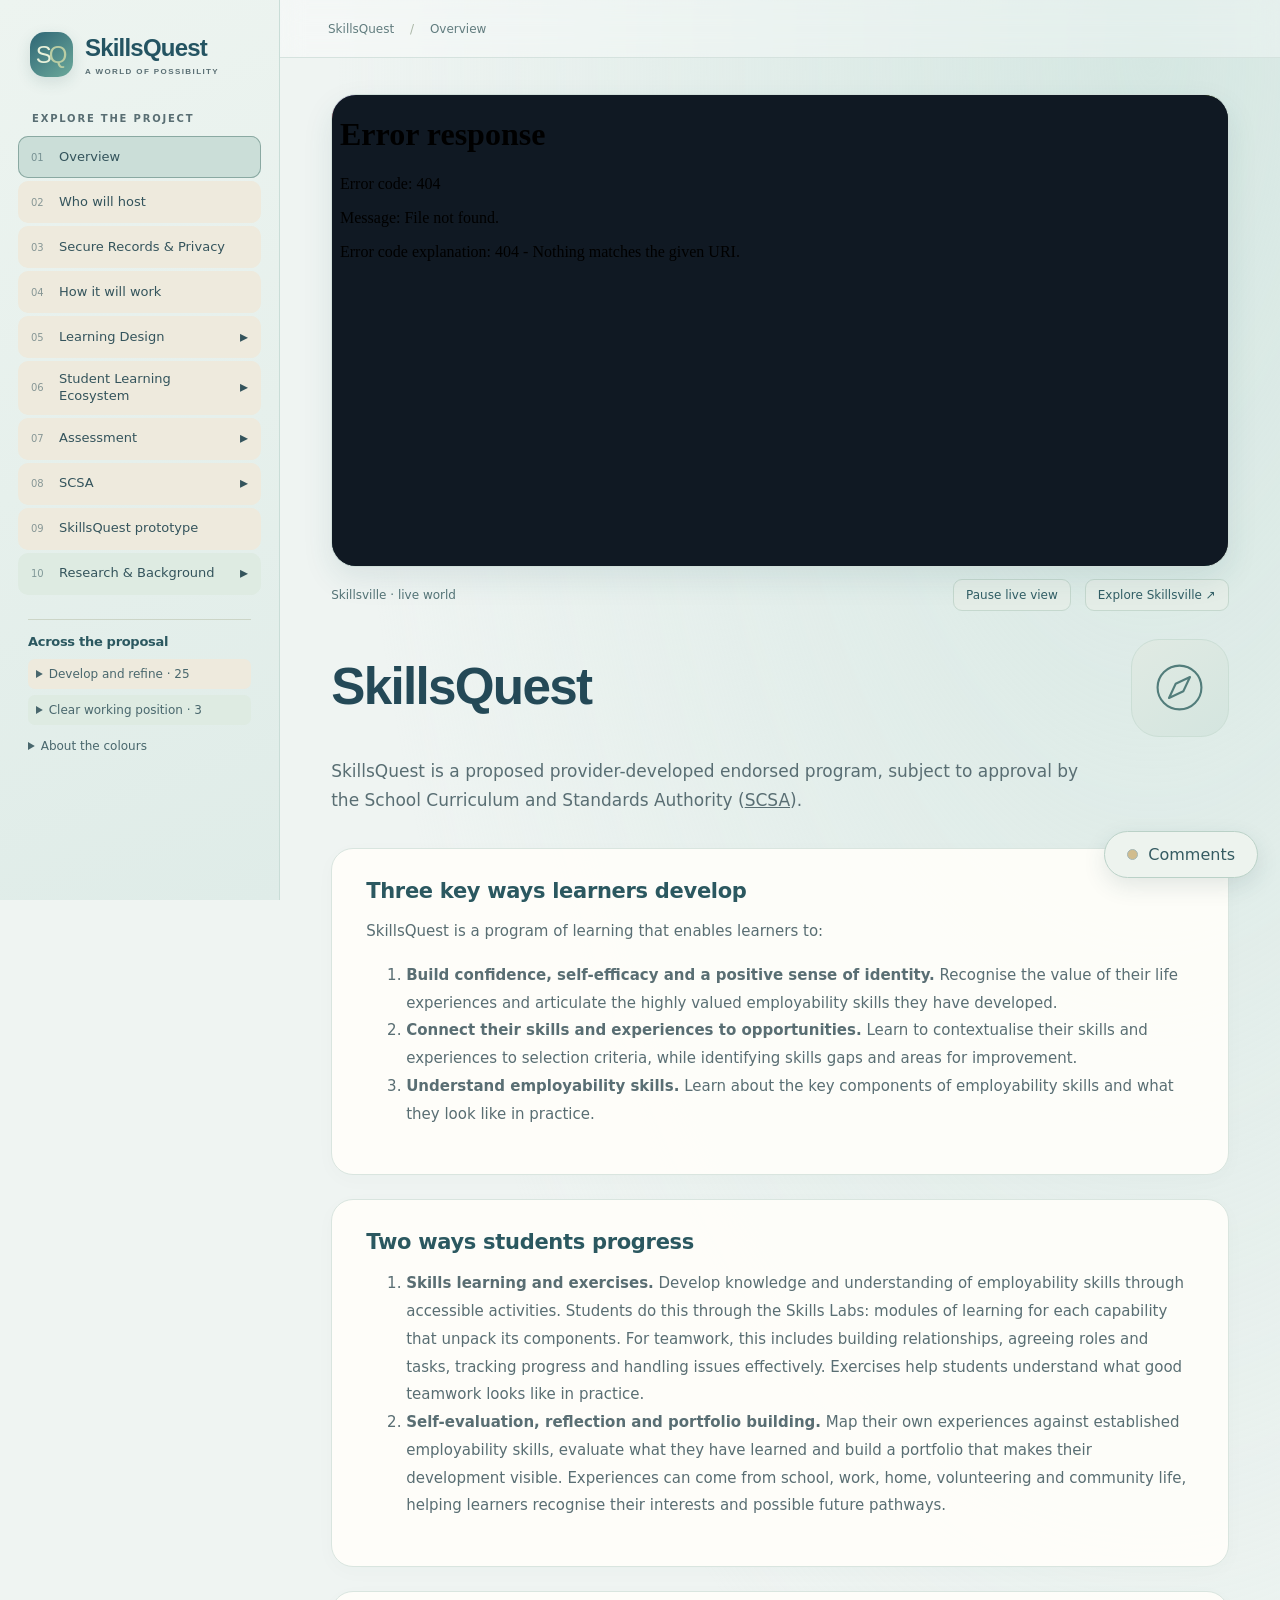
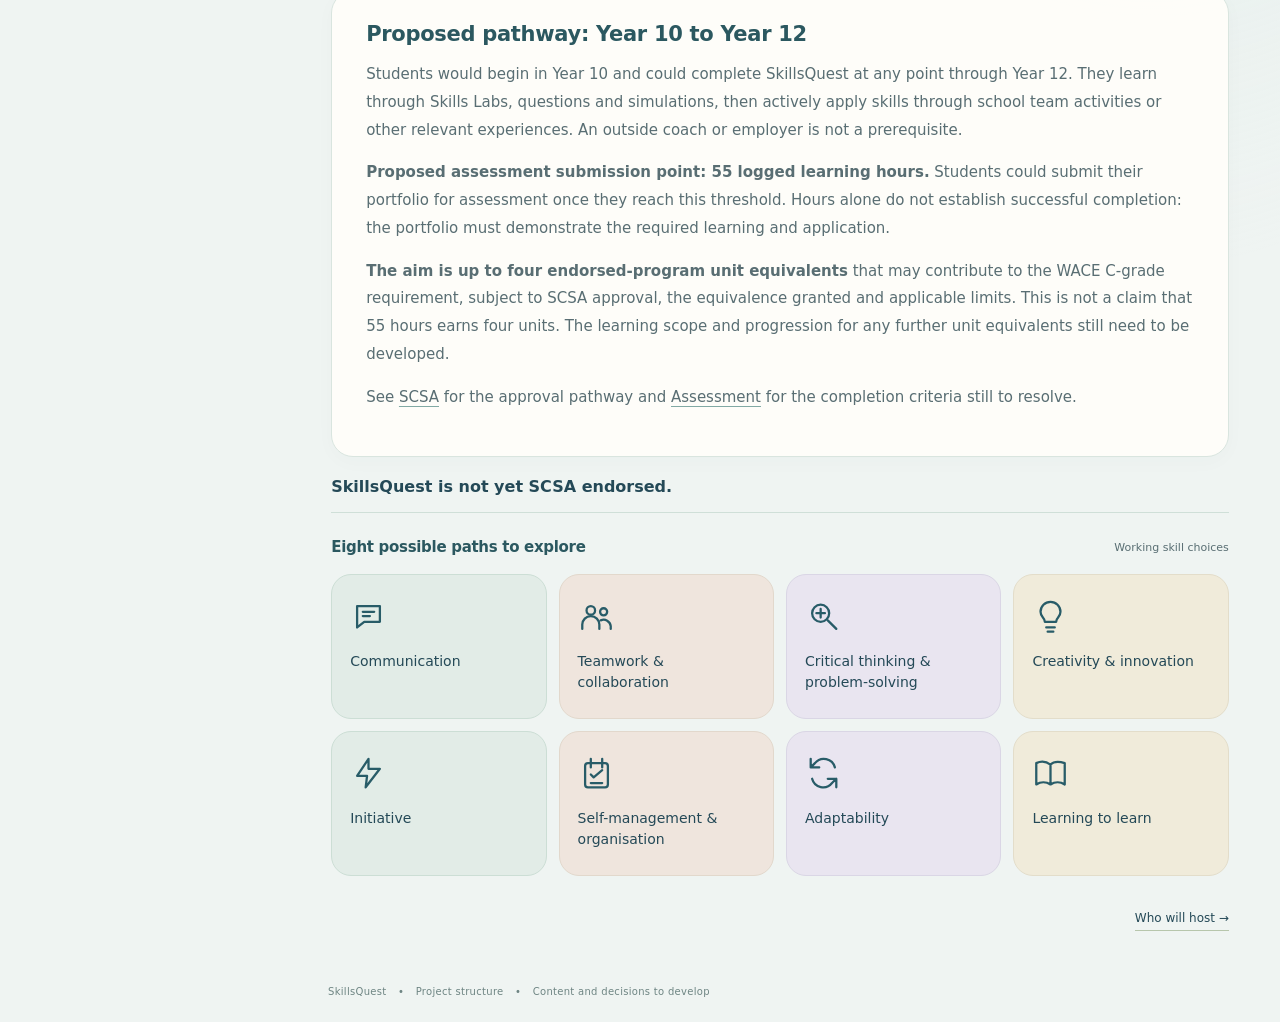
==== index.html @ e3cb082c "Explain capability learning modules plainly in overview" ====
<!doctype html>
<html lang="en">
<head>
<meta charset="utf-8"><meta name="viewport" content="width=device-width,initial-scale=1">
<meta name="description" content="SkillsQuest — a working space for shaping a skills learning program."><title>SkillsQuest · Project hub</title>
<link rel="stylesheet" href="styles.css?v=heading-dropdown-20261116"><script src="app.js?v=overview-teamwork-20261117" defer></script>
<style>
.source-slide { margin: 1.5rem 0 0; break-inside: avoid; }
.source-slide + .source-slide { padding-top: 1rem; border-top: 1px solid #dce2d5; }
.source-slide img { display: block; width: 100%; height: auto; background: white; border: 1px solid #dce2d5; }
.source-slide figcaption { margin-top: .5rem; font-size: .88rem; }
.capability-scroll { max-width: 100%; overflow-x: auto; border: 1px solid #cbd7cc; border-radius: .55rem; }
.capability-scroll:focus-visible { outline: 3px solid #487c63; outline-offset: 3px; }
.capability-table { width: 100%; min-width: 76rem; border-collapse: separate; border-spacing: 0; font-size: .85rem; line-height: 1.35; }
.capability-table th, .capability-table td { padding: .65rem .55rem; border-bottom: 1px solid #dce2d5; border-right: 1px solid #e1e8de; text-align: left; vertical-align: top; }
.capability-table th { background: #f2f5ef; }
.capability-table th:first-child:not([colspan]) { position: sticky; left: 0; min-width: 8.5rem; box-shadow: 1px 0 #ced7cb; }
.capability-table thead th { min-width: 8rem; }
.capability-table small { display: block; margin-top: .2rem; font-size: .75rem; font-weight: normal; }
.capability-table .capability-match { background: #e7f2e9; }
.capability-table .capability-partial small { color: #664812; font-weight: 650; margin: 0 0 .16rem; }
.capability-table .capability-empty { color: #667268; }
.capability-table .capability-group th { background: #dce8de; }
</style>
<link rel="stylesheet" href="comments.css?v=20261116-1"><script src="comments.js?v=compact-20261117" defer></script>
<link rel="stylesheet" href="design.css?v=20261117-self-efficacy"><script src="heading-visuals.js?v=20261117-current-3d" defer></script><script src="skillsville-showcase.js?v=20261117-1" defer></script></head>
<body>
<a class="skip" href="#content">Skip to content</a>
<aside class="sidebar" aria-label="Project navigation">
<a class="brand" href="#overview"><span class="brand-icon" aria-hidden="true">S<span>Q</span></span><span>SkillsQuest<small>A WORLD OF POSSIBILITY</small></span></a>
<div class="nav-heading"><span>Explore the project</span><button id="menu-toggle" aria-expanded="false" aria-controls="navigation">Sections <span aria-hidden="true">☰</span></button></div>
<nav id="navigation" aria-label="Sections"></nav>

</aside>
<div class="workspace">
<header class="topbar"><span>SkillsQuest <span class="divider">/</span> <span id="breadcrumb">Overview</span></span></header>
<main id="content" tabindex="-1" aria-labelledby="page-title"></main>
<footer>SkillsQuest <span>•</span> Project structure <span>•</span> Content and decisions to develop</footer>
</div>
</body></html>
---- styles.css ----
:root{--ink:#233e36;--muted:#65736b;--accent:#34765e;--paper:#f6f5ee;--side:#eef1e7;--line:#dce2d5;--white:#fffefa;--soft:#e1ebdc;--gold:#b47c40;--radius:18px;font-family:Inter,ui-sans-serif,system-ui,-apple-system,BlinkMacSystemFont,"Segoe UI",sans-serif;color:var(--ink);background:var(--paper);font-synthesis:none}*{box-sizing:border-box}body{margin:0}a{color:inherit}button{font:inherit}button,a{-webkit-tap-highlight-color:transparent}button:focus-visible,a:focus-visible{outline:3px solid #ae7839;outline-offset:4px}.skip{position:fixed;z-index:20;top:-60px;left:15px;background:var(--white);padding:12px 20px;border:1px solid var(--ink);border-radius:8px}.skip:focus{top:12px}.sidebar{position:fixed;inset:0 auto 0 0;width:280px;background:var(--side);border-right:1px solid var(--line);display:flex;flex-direction:column;padding:30px 18px 18px;overflow:auto}.brand{display:flex;gap:12px;align-items:center;text-decoration:none;font-size:24px;letter-spacing:-1px;font-weight:750;margin:0 12px 36px}.brand small{display:block;font-size:9px;letter-spacing:1.7px;margin-top:5px;color:var(--muted);font-weight:650}.brand-icon{display:flex;align-items:center;justify-content:center;width:43px;height:45px;background:var(--ink);color:#e9f1da;border-radius:12px;font-size:24px;font-weight:400;letter-spacing:-3px;padding-right:3px}.brand-icon span{color:#bacda4}.nav-heading{display:flex;justify-content:space-between;align-items:center;margin:0 14px 12px;font-size:10px;text-transform:uppercase;letter-spacing:1.8px;color:var(--muted);font-weight:700}#menu-toggle{display:none}nav{display:grid;gap:3px}nav a{display:flex;align-items:center;gap:10px;text-decoration:none;padding:10px 13px;border-radius:8px;font-size:13px;line-height:1.3;min-height:36px;transition:background .15s}nav a:hover{background:#e3e8da}nav a[aria-current=page]{background:var(--ink);color:#fffefa;font-weight:650}nav a .num{font-size:10px;font-variant-numeric:tabular-nums;opacity:.55;min-width:18px}nav .children{border-left:1px solid #cbd6c4;margin:1px 0 6px 22px;padding-left:7px;display:grid;gap:2px}nav .children a{font-size:12px;padding:8px 11px;min-height:32px}nav .children a:before{content:"";height:4px;width:4px;border-radius:100%;background:currentColor;opacity:.45;flex-shrink:0}.sidebar-note{margin:24px 12px 0;padding-top:18px;border-top:1px solid var(--line);font-size:12px;font-weight:600}.sidebar-note small{display:block;font-size:11px;line-height:1.7;font-weight:400;color:var(--muted);margin-top:7px}.status-dot{display:inline-block;height:6px;width:6px;border-radius:100%;background:var(--accent);margin-right:7px}.workspace{margin-left:280px;min-height:100vh;display:flex;flex-direction:column}.topbar{height:74px;display:flex;align-items:center;justify-content:space-between;padding:0 48px;border-bottom:1px solid var(--line);font-size:12px;color:var(--muted);gap:15px}.divider{margin:0 12px;color:#aab6a6}.badge{white-space:nowrap;border:1px solid #cdd8c4;background:#eef3e8;color:#52704f;padding:7px 11px;border-radius:30px;font-size:10px;letter-spacing:.4px}main{padding:48px clamp(24px,4vw,70px) 30px;max-width:1380px;width:100%;margin:0 auto;outline:none;flex:1}.eyebrow{font-size:10px;letter-spacing:2.3px;text-transform:uppercase;font-weight:750;color:var(--accent);margin:0 0 16px}h1{font-family:Georgia,"Times New Roman",serif;font-weight:400;font-size:clamp(36px,4vw,58px);line-height:1.1;letter-spacing:-1.8px;margin:0 0 20px;max-width:820px}.lead{font-size:16px;line-height:1.8;max-width:660px;color:var(--muted);margin:0 0 32px}.hero{display:grid;grid-template-columns:1fr 180px;align-items:center;gap:30px;padding:0 0 16px}.hero-mark{width:160px;height:160px;border:1px solid #c5d5bc;border-radius:50%;display:grid;place-items:center;position:relative;margin:auto}.hero-mark:before{content:"";position:absolute;inset:18px;border:1px dashed #bed1b2;border-radius:50%;transform:rotate(-25deg)}.hero-mark:after{content:"";position:absolute;inset:42px;background:#d9e6cf;border-radius:18px;transform:rotate(45deg)}.hero-mark span{z-index:1;font-family:Georgia,serif;font-size:45px;letter-spacing:-5px;padding-right:5px}.section-bar{display:flex;justify-content:space-between;align-items:center;border-top:1px solid var(--line);padding-top:25px;margin:15px 0 18px;gap:12px}.section-bar h2{font-size:15px;font-weight:650;margin:0}.section-bar span{font-size:11px;color:var(--muted)}.grid{display:grid;grid-template-columns:repeat(3,minmax(0,1fr));gap:15px}.card{display:block;text-decoration:none;background:var(--white);border:1px solid var(--line);border-radius:var(--radius);padding:23px;position:relative;transition:transform .15s,border-color .15s}.card:hover{transform:translateY(-2px);border-color:#93ad85}.card-top{display:flex;justify-content:space-between;margin-bottom:30px;font-size:11px;color:var(--accent)}.card h3{font-size:16px;margin:0 0 10px;font-weight:650;line-height:1.3}.card p{font-size:12px;line-height:1.7;color:var(--muted);margin:0}.arrow{font-size:18px}.note{display:flex;gap:15px;background:#e9eee2;border:1px solid #d9e1ce;border-radius:13px;padding:18px 22px;margin:27px 0;font-size:12px;line-height:1.8;color:#56674d}.note strong{color:var(--ink)}.note-icon{font-family:Georgia,serif;font-size:22px;line-height:1.4}.content-panel{background:var(--white);border:1px solid var(--line);border-radius:var(--radius);padding:30px;max-width:900px}.content-panel h2{font-size:18px;margin:0 0 13px}.content-panel p,.content-panel li{color:var(--muted);font-size:14px;line-height:1.9}.content-panel ul{padding-left:20px;margin-bottom:0}.placeholder-label{font-size:10px;text-transform:uppercase;letter-spacing:1.5px;display:inline-block;margin-bottom:19px;color:var(--gold);font-weight:700}.page-bottom{display:flex;justify-content:space-between;gap:20px;margin-top:35px;font-size:12px}.page-bottom a{text-decoration:none;border-bottom:1px solid #b7c6ac;padding-bottom:5px}.page-bottom .next{margin-left:auto}footer{padding:25px 48px;color:#7b8579;font-size:10px;letter-spacing:.3px}footer span{padding:0 8px}@media(min-width:1550px){main{padding-top:70px}}@media(max-width:1050px){.sidebar{width:245px;padding-left:12px;padding-right:12px}.workspace{margin-left:245px}.grid{grid-template-columns:repeat(2,minmax(0,1fr))}.hero{grid-template-columns:1fr}.hero-mark{display:none}.topbar{padding:0 30px}main{padding-top:35px}}@media(max-width:680px){.sidebar{position:relative;width:auto;max-height:none;padding:18px 18px 10px;border-right:0;border-bottom:1px solid var(--line)}.brand{margin:0 0 20px;font-size:22px}.brand-icon{width:38px;height:40px}.nav-heading{margin:0 0 5px}.nav-heading>span{font-size:10px}#menu-toggle{display:block;border:1px solid #c5d2bc;border-radius:7px;background:var(--white);padding:8px 10px;color:var(--ink);font-size:12px;text-transform:none;letter-spacing:0}#menu-toggle span{padding-left:8px}nav{display:none;margin-top:12px;max-height:62vh;overflow:auto}nav.open{display:grid}.sidebar-note{display:none}.workspace{margin-left:0}.topbar{height:56px;padding:0 20px;font-size:10px}.divider{margin:0 5px}.badge{font-size:9px;padding:5px 8px}main{padding:30px 20px 20px}h1{font-size:39px;letter-spacing:-1px}.lead{font-size:14px;line-height:1.8;margin-bottom:20px}.grid{grid-template-columns:1fr}.card{padding:20px}.card-top{margin-bottom:15px}.content-panel{padding:23px}.section-bar span{display:none}.note{padding:16px}.page-bottom{line-height:1.7}footer{padding:24px 20px;line-height:1.8}}@media(prefers-reduced-motion:reduce){*{transition:none!important;scroll-behavior:auto!important}}
.arrow{font-size:0;width:18px;height:18px;position:relative}.arrow:before{content:"";width:11px;height:1px;background:currentColor;position:absolute;top:8px;left:2px;transform:rotate(-45deg)}.arrow:after{content:"";width:6px;height:6px;border-right:1px solid currentColor;border-top:1px solid currentColor;position:absolute;top:3px;right:3px}

/* Keep the playable world inside the right-hand project pane. */
.world-frame{display:block;width:100%;height:75vh;min-height:540px;border:1px solid #dce2d5;border-radius:18px;background:#10232a}
@media(max-width:680px){.world-frame{height:75svh;min-height:480px;border-radius:12px}}

/* Skillsville fills the right-hand pane without hub headings or surrounding content. */
.world-view .topbar,.world-view .workspace>footer{display:none}
.world-view main{padding:0;max-width:none;margin:0;height:100dvh;min-height:0;display:flex}
.world-view .world-frame{height:100%;min-height:0;flex:1;border:0;border-radius:0}
@media(max-width:680px){.world-view .workspace{min-height:0}.world-view main{height:80svh;min-height:480px}}

/* Collapsible navigation groups; hidden overrides the grid display above. */
nav .nav-group-heading{display:flex;align-items:stretch;gap:3px}
nav .nav-group-heading>a{flex:1;min-width:0}
nav .submenu-toggle{flex:0 0 38px;border:0;border-radius:8px;background:transparent;color:var(--ink);cursor:pointer;min-height:38px;display:grid;place-items:center}
nav .submenu-toggle:hover{background:#e3e8da}
nav .submenu-toggle span{font-size:16px;line-height:1}
nav .children[hidden]{display:none}

/* The whole group heading is the disclosure control. */
nav button.submenu-toggle{width:100%;display:flex;align-items:center;gap:10px;padding:10px 13px;min-height:40px;text-align:left;font-size:13px;line-height:1.3}
nav button.submenu-toggle span{font-size:inherit;line-height:inherit}
nav button.submenu-toggle .num{font-size:10px;opacity:.55;min-width:18px;font-variant-numeric:tabular-nums}
nav button.submenu-toggle .chevron{margin-left:auto;font-size:16px}
nav .children[hidden]{display:none!important}
---- comments.css ----
.sq-comment-launch{position:fixed;right:20px;bottom:20px;z-index:60;border:0;border-radius:999px;background:#233e36;color:white;padding:13px 22px;box-shadow:0 4px 16px #0003;cursor:pointer}
.sq-discussion[hidden]{display:none!important}.sq-discussion{position:fixed;z-index:70;right:0;top:0;height:100dvh;width:min(410px,100%);background:#fffefa;border-left:1px solid #ccd6ca;box-shadow:-6px 0 30px #0002;overflow:auto;padding:22px;color:#233e36;font:14px/1.55 system-ui,sans-serif}.sq-discussion-head{display:flex;justify-content:space-between;align-items:center;gap:12px}.sq-discussion h2{font-size:21px;margin:0}.sq-discussion h3{font-size:17px}.sq-discussion button{cursor:pointer;padding:8px 11px;border:1px solid #bdcdb7;border-radius:7px;background:#edf3e8;color:#233e36;font:inherit}.sq-discussion .sq-public-notice{font-size:12px;background:#fff0d5;padding:12px;border-radius:8px}.sq-comment-hint{font-size:12px;color:#65736b}.sq-thread-list{margin:20px 0}.sq-comment{border-top:1px solid #dce2d5;padding:14px 0;overflow-wrap:anywhere}.sq-comment small{display:block;color:#65736b;font-size:11px}.sq-comment>p{white-space:pre-wrap}.sq-discussion blockquote{margin:10px 0;padding:8px 12px;border-left:3px solid #8eac7e;background:#f1f5eb;font-size:12px;overflow-wrap:anywhere}.sq-replies{border-left:2px solid #dce2d5;margin:12px 0 0 8px;padding-left:12px}.sq-comment-form{border-top:2px solid #ccd6ca;padding-top:10px}.sq-comment-form label{display:block;font-size:13px;margin:12px 0}.sq-comment-form input,.sq-comment-form textarea{display:block;box-sizing:border-box;width:100%;margin-top:5px;padding:10px;border:1px solid #aabca3;border-radius:6px;font:16px system-ui;color:#233e36;background:white}.sq-comment-form button[type=submit]{background:#233e36;color:white}.sq-comment-form button:disabled{opacity:.55}.sq-comment-status{font-size:13px}.sq-honeypot{position:absolute!important;left:-10000px!important;width:1px;height:1px;overflow:hidden}.sq-block-comment{display:none}.sq-comment-mode main [data-comment-block]{cursor:crosshair}.sq-comment-mode main [data-comment-block]:hover,.sq-anchored{outline:2px solid #b47c40;outline-offset:4px;border-radius:3px}.sq-comment-mode .sq-block-comment{display:inline-block;margin-left:7px;border:1px solid #b47c40;border-radius:50%;background:#fff0d5;color:#233e36;width:25px;height:25px;line-height:20px;padding:0;cursor:pointer;font-size:18px}.sq-comment-mode .workspace{margin-right:410px}.sq-discussion button:focus-visible,.sq-block-comment:focus-visible{outline:3px solid #b47c40;outline-offset:3px}@media(max-width:1000px){.sq-comment-mode .workspace{margin-right:0}}@media(max-width:680px){.sq-discussion{top:auto;bottom:0;height:52dvh;width:100%;border-top:2px solid #ccd6ca;padding:14px 18px}.sq-comment-mode main{padding-bottom:55dvh}.sq-comment-launch{bottom:12px;right:12px}.sq-discussion h2{font-size:18px}}
.sq-resolved{display:inline-block;margin-left:8px;padding:2px 7px;border-radius:20px;background:#e2efde;font-size:11px}.sq-discussion *{box-sizing:border-box}@media(prefers-reduced-motion:reduce){.sq-discussion,.sq-anchored{scroll-behavior:auto}}
---- design.css ----
:root{--ink:#244957;--muted:#596e73;--accent:#347b80;--paper:#eff4f2;--side:#e6eeeb;--line:#d5e2de;--white:#fffefa;--radius:22px;font-family:'Trebuchet MS',ui-sans-serif,system-ui,sans-serif}body{background:radial-gradient(ellipse at 90% 2%,#d5e7e2 0,transparent 50%),#eff4f2}.sidebar{background:linear-gradient(160deg,#edf4f0,#dfece8);border-right:1px solid #c9ddd7;padding-top:32px}.brand{font-family:ui-rounded,'Trebuchet MS',sans-serif;letter-spacing:-.8px;color:#245462}.brand-icon{background:linear-gradient(140deg,#2f6675,#6ca99b);border-radius:15px;box-shadow:0 5px 15px #1f565622}.brand small{letter-spacing:1.4px;font-size:8px}.topbar{background:#ffffff55;backdrop-filter:blur(12px);height:58px;color:#617c7e}.topbar .badge{display:none}main{padding-top:36px;max-width:1400px}h1{font-family:ui-rounded,'Trebuchet MS',sans-serif;font-weight:700;font-size:clamp(34px,4vw,54px);letter-spacing:-1.7px;color:#244957!important;border:0!important;padding-left:0!important;margin-bottom:20px}h2,h3{letter-spacing:-.3px;color:#2b5860}.lead{font-size:17px;line-height:1.75;max-width:770px}.content-panel{max-width:none;margin:20px 0;padding:30px 34px;background:#fffefaed;border:1px solid #d9e5df;box-shadow:0 5px 20px #31595306}.content-panel p,.content-panel li{font-size:15px;line-height:1.85}.content-panel h2{font-size:21px}.content-panel h3{margin-top:24px}.content-panel a:not(.card){text-decoration-color:#81a9a4;text-underline-offset:4px}nav a,nav button.submenu-toggle{font-family:inherit!important;font-weight:400!important;color:#34545c!important;border-left:0!important;border-radius:10px;min-height:42px}#navigation [data-readiness=amber]{background:#eeeadd!important}#navigation [data-readiness=green]{background:#deebe2!important}#navigation a[aria-current=page],#navigation button[aria-current=page]{box-shadow:inset 0 0 0 1px #8aa9a2!important;background:#cbded8!important;font-weight:400!important}#navigation [data-readiness]:hover{filter:brightness(.975)}nav .children{border-color:#bdcfc8}.readiness-overview{margin:24px 10px 0!important}.readiness-overview summary{color:#49676d!important;border:0!important;font-weight:400!important;background:#eeeadd!important}.readiness-overview .readiness-green summary{background:#deebe2!important}.readiness-overview h2{font-size:13px!important}.readiness-key summary{background:transparent!important}.sq-comment-launch{background:#edf3ee!important;color:#355b62!important;border-color:#bad1c7!important;box-shadow:0 8px 22px #284f5520!important}.readiness-dot{opacity:.4}.eyebrow{display:none}.overview-art{height:210px;margin:0 0 28px;border-radius:25px;background:#296371 url('assets/skillsville-current-3d.jpg') center 47%/cover;box-shadow:0 12px 30px #1e59651a}.skill-tiles{display:grid;grid-template-columns:repeat(4,minmax(0,1fr));gap:12px;margin:18px 0 30px}.skill-tile{padding:24px 18px;background:#e2ece7;border:1px solid #ccded5;border-radius:20px;text-decoration:none;display:flex;gap:15px;flex-direction:column;min-height:145px;font-size:14px;line-height:1.45;transition:transform .15s}.skill-tile:hover{transform:translateY(-3px)}.skill-tile img{width:37px;height:37px}.skill-1,.skill-5{background:#efe5dd;border-color:#e2d8cc}.skill-2,.skill-6{background:#e9e5f0;border-color:#dad6e5}.skill-3,.skill-7{background:#f0ebda;border-color:#e3ddca}.requirement-row{border-top:1px solid #dce5de;padding:16px 0}.requirement-row summary{font-weight:600;cursor:pointer;font-size:17px;line-height:1.5}.requirement-row p{margin:12px 0 4px}.document-actions{display:flex;gap:12px;flex-wrap:wrap;margin:20px 0}.document-actions a{border:1px solid #a9c6bb;padding:11px 17px;border-radius:12px;background:#e7efe8;text-decoration:none}.application-frame{width:100%;height:1050px;border:1px solid #ceded7;border-radius:12px;background:white}.document-note{font-size:12px!important}.section-bar{border-color:#cfdfd8}.card{background:#fffefa;border-color:#d7e3db;box-shadow:0 5px 15px #31595305}.card h3{font-size:17px}.card p{font-size:14px}.note{background:#e6eee5;border-color:#d4e1d0}.world-view main{padding:0}.world-view .topbar{display:none}footer{color:#6e8583}
@media(min-width:1500px){main{padding-top:40px}.overview-art{height:250px}}@media(max-width:900px){.skill-tiles{grid-template-columns:repeat(2,minmax(0,1fr))}.content-panel{padding:25px}.overview-art{height:180px}}@media(max-width:680px){.sidebar{padding:18px}.brand{margin-bottom:14px}.topbar{height:46px}main{padding:24px 16px}.overview-art{height:145px;border-radius:18px}.content-panel{padding:22px 20px;border-radius:18px}.content-panel p,.content-panel li{font-size:14px}.skill-tile{padding:18px 14px;min-height:125px}.application-frame{height:700px}.readiness-overview{display:none}.lead{font-size:15px}}

/* Actual game imagery and quiet, relevant chapter icons. */
.overview-art{height:clamp(240px,30vw,360px);background-position:center 46%;border:1px solid #d1dfda}.page-heading{display:flex;align-items:center;justify-content:space-between;gap:28px;margin:0 0 20px;max-width:100%}.page-heading h1{margin:0;flex:1;min-width:0;text-align:left}.heading-icon{display:flex;align-items:center;justify-content:center;flex:0 0 98px;width:98px;height:98px;border-radius:28px;background:linear-gradient(145deg,#e0eae3,#d4e5df);color:#527d7b;border:1px solid #cbded5}.heading-icon svg{width:61px;height:61px}@media(max-width:650px){.page-heading{gap:14px}.heading-icon{width:64px;height:64px;flex-basis:64px;border-radius:20px}.heading-icon svg{width:43px;height:43px}.page-heading h1{font-size:30px;letter-spacing:-1px}.overview-art{height:235px;background-position:center 44%}}

/* Current 3D view supplied by the owner: preserve the complete boardwalk scene. */
.overview-art{height:auto;aspect-ratio:718 / 378;background-position:center;background-size:cover}
/* Live, native-resolution rendering; keyboard interaction stays in the full game. */
.overview-art{position:relative;overflow:hidden;margin-bottom:0}.showcase-frame{position:absolute;inset:0;width:100%;height:100%;border:0;pointer-events:none}.showcase-controls{display:flex;align-items:center;gap:14px;flex-wrap:wrap;margin:12px 0 28px;font-size:12px;color:#557477}.showcase-controls span{margin-right:auto}.showcase-controls button,.showcase-controls a{font:inherit;background:#e4ede7;border:1px solid #c5d8ce;border-radius:9px;padding:8px 12px;color:#315e65;text-decoration:none;cursor:pointer}.showcase-controls button:focus-visible,.showcase-controls a:focus-visible{outline:3px solid #39797d;outline-offset:3px}

/* Evidence-based efficacy story: real text, decorative icons, responsive sequence. */
.efficacy-cornerstone{background:linear-gradient(120deg,#e7efe8,#f5f0df)!important}.efficacy-cornerstone h2{max-width:720px;font-size:clamp(24px,3vw,35px);line-height:1.25}.efficacy-cornerstone .eyebrow,.efficacy-step{font-size:12px;font-weight:700;letter-spacing:.06em;color:#3b6966}.efficacy-path{display:grid;grid-template-columns:repeat(4,minmax(0,1fr));gap:14px;list-style:none;padding:0!important;margin:24px 0!important}.efficacy-path li{margin:0!important;padding:18px;background:#edf3ef;border:1px solid #ccded3;border-radius:18px}.efficacy-path img{width:58px;height:58px;display:block;margin-bottom:14px}.efficacy-path h3,.efficacy-example h3{font-size:19px;line-height:1.3;margin:10px 0}.efficacy-path p{font-size:14px;line-height:1.55;margin:0}.efficacy-return{padding:14px;text-align:center;border:1px dashed #a7c6b9;border-radius:12px;color:#365f5d}.efficacy-context{padding:16px;background:#f4efdf;border-radius:12px}.efficacy-example{display:grid;grid-template-columns:1fr 1fr;gap:20px}.efficacy-example>div{padding:20px;background:#edf3ef;border-radius:16px}.efficacy-example>div:first-child{background:#f4f0e5}@media(max-width:1000px){.efficacy-path{grid-template-columns:repeat(2,minmax(0,1fr))}}@media(max-width:550px){.efficacy-path,.efficacy-example{grid-template-columns:1fr}.efficacy-path li{padding:18px}.efficacy-path img{float:right;margin:0 0 12px 12px;width:48px;height:48px}}
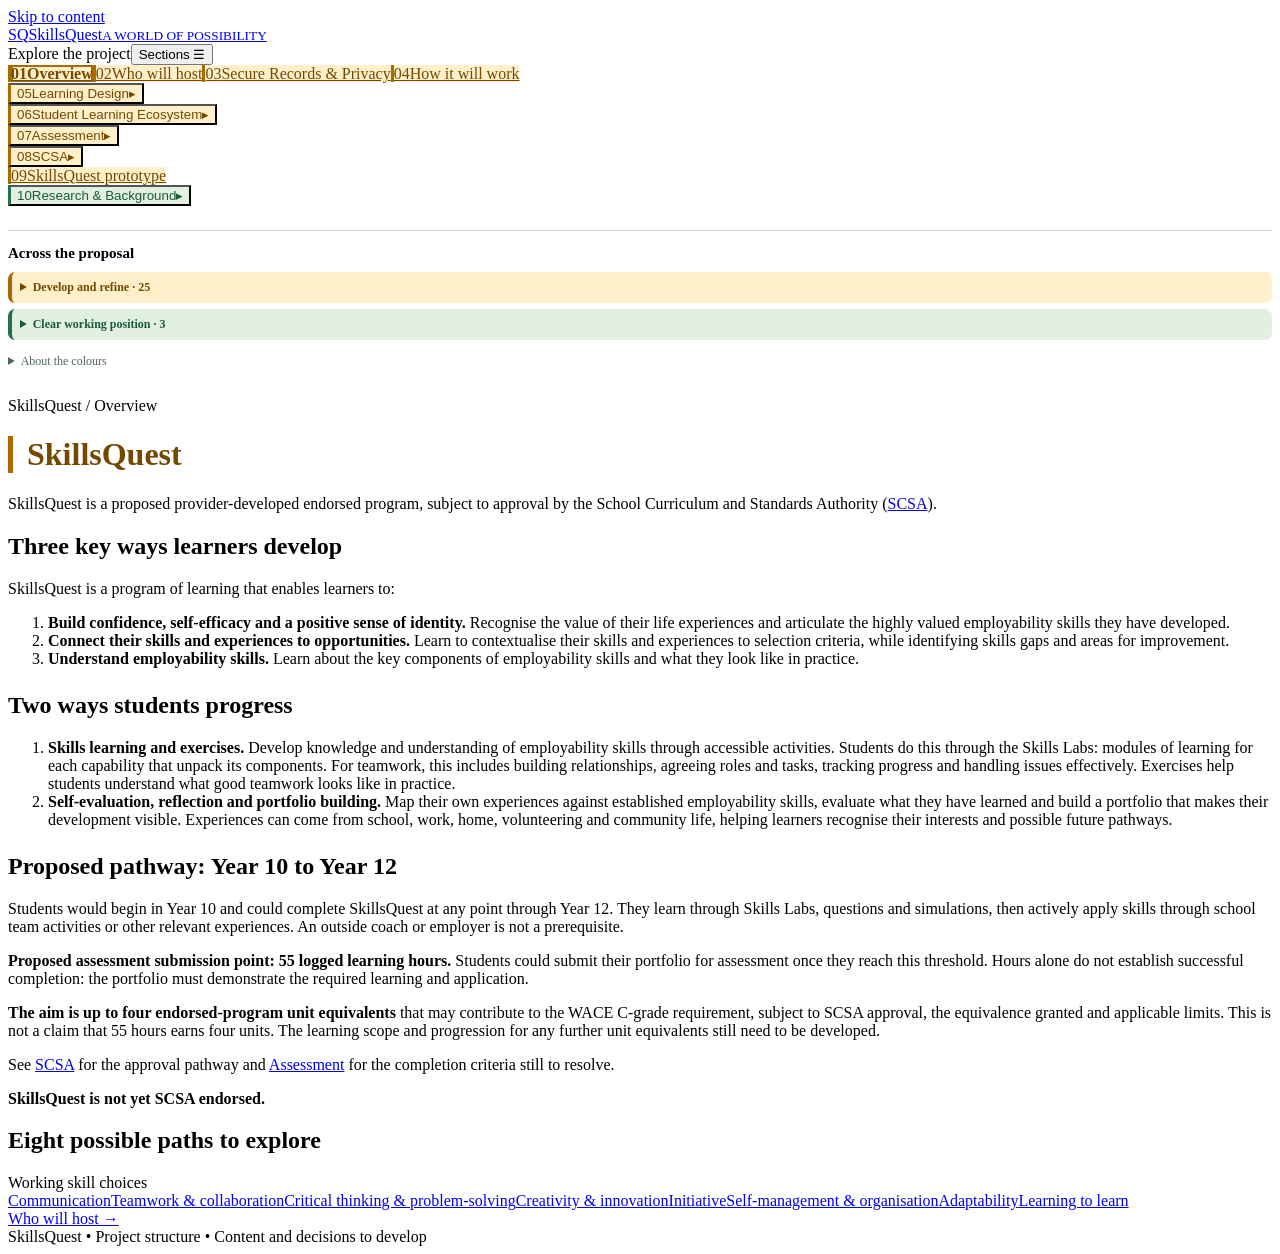
==== commit 3b60b590: "Describe proposed learning elements and orientation hours" ====
--- a/index.html
+++ b/index.html
@@ -3,7 +3,7 @@
 <head>
 <meta charset="utf-8"><meta name="viewport" content="width=device-width,initial-scale=1">
 <meta name="description" content="SkillsQuest — a working space for shaping a skills learning program."><title>SkillsQuest · Project hub</title>
-<link rel="stylesheet" href="styles.css?v=heading-dropdown-20261116"><script src="app.js?v=overview-teamwork-20261117" defer></script>
+<link rel="stylesheet" href="styles.css?v=world-height-20261117"><script src="app.js?v=requirements-orientation-20261117" defer></script>
 <style>
 .source-slide { margin: 1.5rem 0 0; break-inside: avoid; }
 .source-slide + .source-slide { padding-top: 1rem; border-top: 1px solid #dce2d5; }
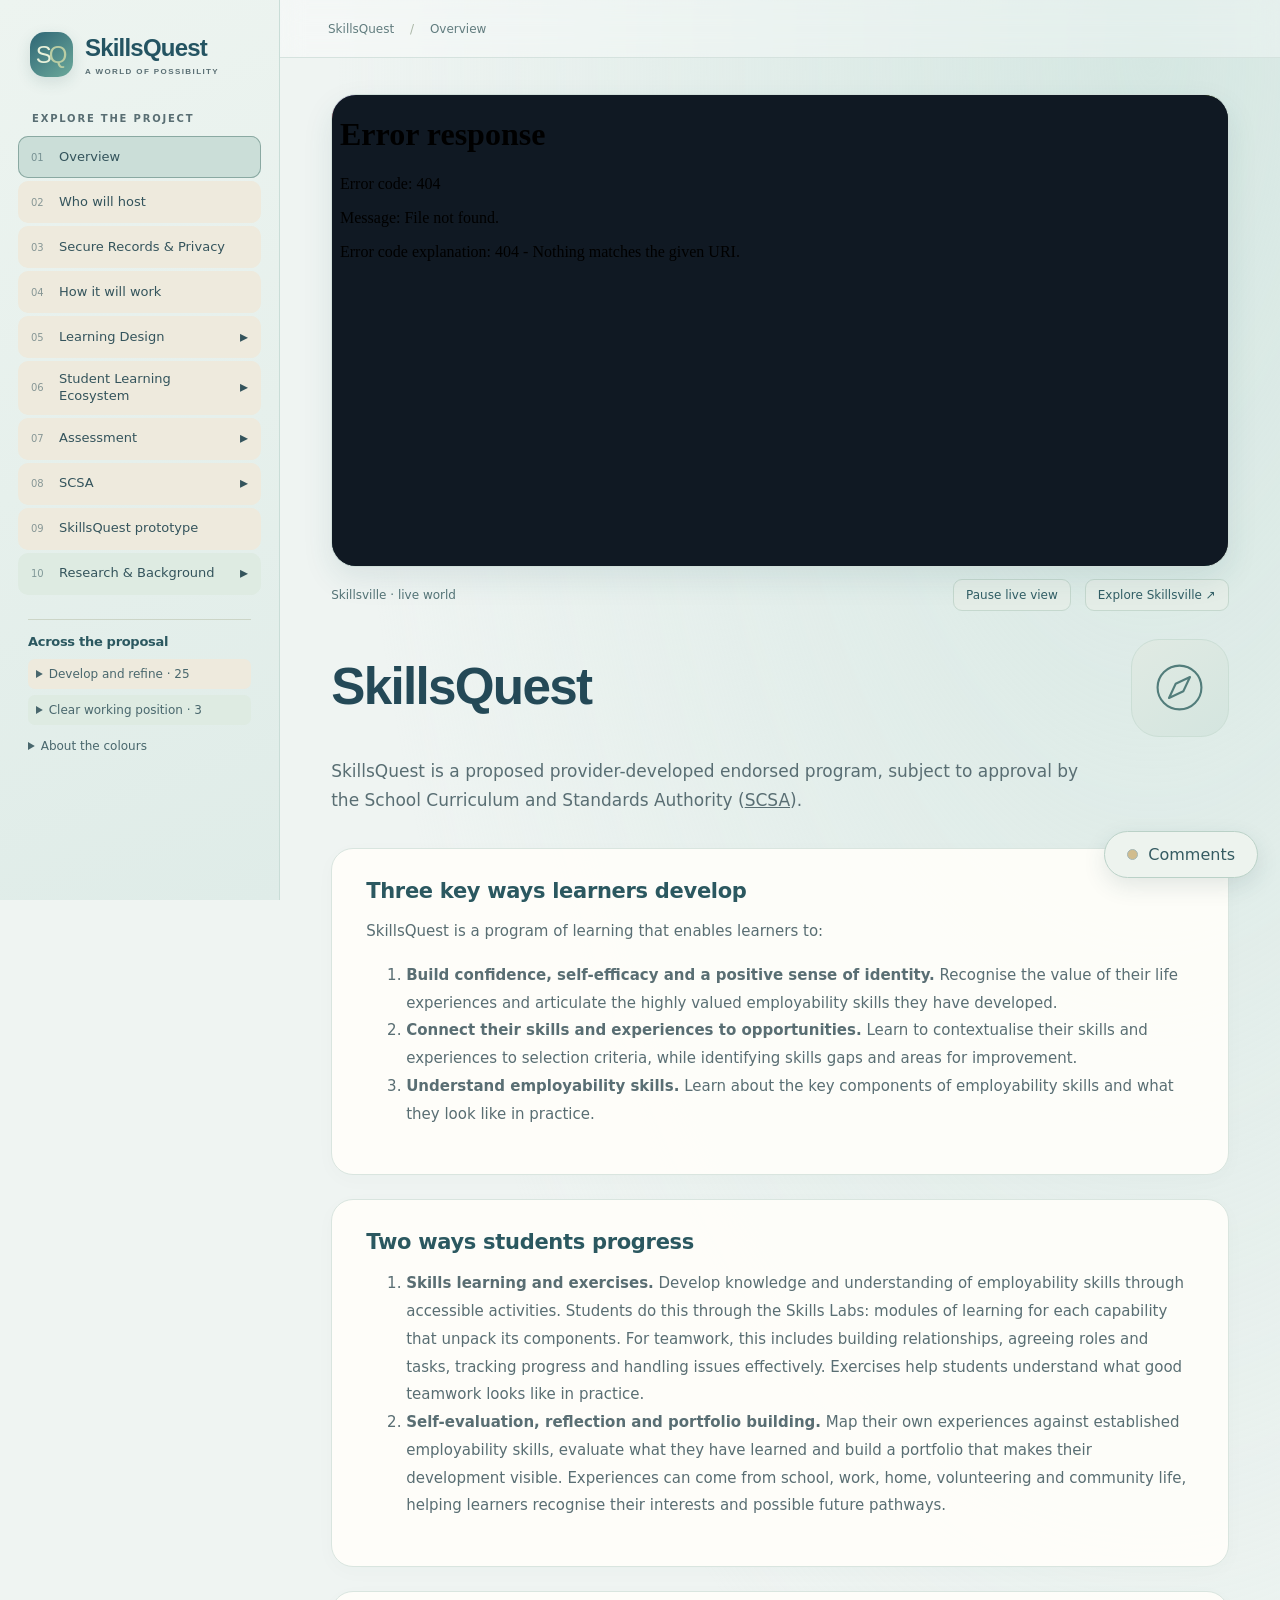
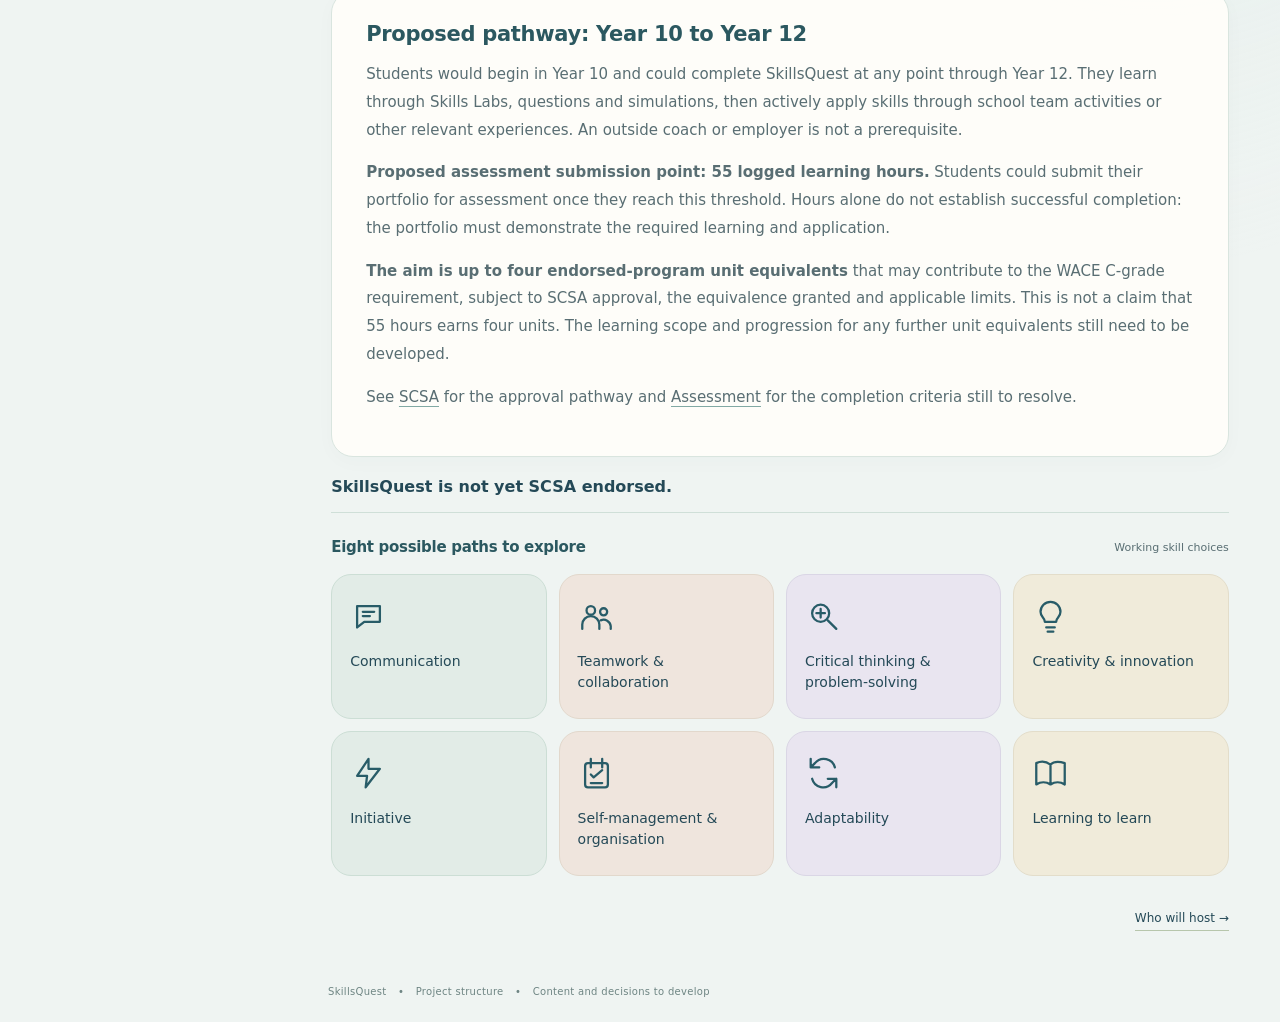
==== commit ec5037c8: "Remove school presentation references from proposal text" ====
--- a/index.html
+++ b/index.html
@@ -3,7 +3,7 @@
 <head>
 <meta charset="utf-8"><meta name="viewport" content="width=device-width,initial-scale=1">
 <meta name="description" content="SkillsQuest — a working space for shaping a skills learning program."><title>SkillsQuest · Project hub</title>
-<link rel="stylesheet" href="styles.css?v=world-height-20261117"><script src="app.js?v=requirements-orientation-20261117" defer></script>
+<link rel="stylesheet" href="styles.css?v=world-height-20261117"><script src="app.js?v=source-cleanup-20261117" defer></script>
 <style>
 .source-slide { margin: 1.5rem 0 0; break-inside: avoid; }
 .source-slide + .source-slide { padding-top: 1rem; border-top: 1px solid #dce2d5; }
--- a/styles.css
+++ b/styles.css
@@ -0,0 +1,27 @@
+:root{--ink:#233e36;--muted:#65736b;--accent:#34765e;--paper:#f6f5ee;--side:#eef1e7;--line:#dce2d5;--white:#fffefa;--soft:#e1ebdc;--gold:#b47c40;--radius:18px;font-family:Inter,ui-sans-serif,system-ui,-apple-system,BlinkMacSystemFont,"Segoe UI",sans-serif;color:var(--ink);background:var(--paper);font-synthesis:none}*{box-sizing:border-box}body{margin:0}a{color:inherit}button{font:inherit}button,a{-webkit-tap-highlight-color:transparent}button:focus-visible,a:focus-visible{outline:3px solid #ae7839;outline-offset:4px}.skip{position:fixed;z-index:20;top:-60px;left:15px;background:var(--white);padding:12px 20px;border:1px solid var(--ink);border-radius:8px}.skip:focus{top:12px}.sidebar{position:fixed;inset:0 auto 0 0;width:280px;background:var(--side);border-right:1px solid var(--line);display:flex;flex-direction:column;padding:30px 18px 18px;overflow:auto}.brand{display:flex;gap:12px;align-items:center;text-decoration:none;font-size:24px;letter-spacing:-1px;font-weight:750;margin:0 12px 36px}.brand small{display:block;font-size:9px;letter-spacing:1.7px;margin-top:5px;color:var(--muted);font-weight:650}.brand-icon{display:flex;align-items:center;justify-content:center;width:43px;height:45px;background:var(--ink);color:#e9f1da;border-radius:12px;font-size:24px;font-weight:400;letter-spacing:-3px;padding-right:3px}.brand-icon span{color:#bacda4}.nav-heading{display:flex;justify-content:space-between;align-items:center;margin:0 14px 12px;font-size:10px;text-transform:uppercase;letter-spacing:1.8px;color:var(--muted);font-weight:700}#menu-toggle{display:none}nav{display:grid;gap:3px}nav a{display:flex;align-items:center;gap:10px;text-decoration:none;padding:10px 13px;border-radius:8px;font-size:13px;line-height:1.3;min-height:36px;transition:background .15s}nav a:hover{background:#e3e8da}nav a[aria-current=page]{background:var(--ink);color:#fffefa;font-weight:650}nav a .num{font-size:10px;font-variant-numeric:tabular-nums;opacity:.55;min-width:18px}nav .children{border-left:1px solid #cbd6c4;margin:1px 0 6px 22px;padding-left:7px;display:grid;gap:2px}nav .children a{font-size:12px;padding:8px 11px;min-height:32px}nav .children a:before{content:"";height:4px;width:4px;border-radius:100%;background:currentColor;opacity:.45;flex-shrink:0}.sidebar-note{margin:24px 12px 0;padding-top:18px;border-top:1px solid var(--line);font-size:12px;font-weight:600}.sidebar-note small{display:block;font-size:11px;line-height:1.7;font-weight:400;color:var(--muted);margin-top:7px}.status-dot{display:inline-block;height:6px;width:6px;border-radius:100%;background:var(--accent);margin-right:7px}.workspace{margin-left:280px;min-height:100vh;display:flex;flex-direction:column}.topbar{height:74px;display:flex;align-items:center;justify-content:space-between;padding:0 48px;border-bottom:1px solid var(--line);font-size:12px;color:var(--muted);gap:15px}.divider{margin:0 12px;color:#aab6a6}.badge{white-space:nowrap;border:1px solid #cdd8c4;background:#eef3e8;color:#52704f;padding:7px 11px;border-radius:30px;font-size:10px;letter-spacing:.4px}main{padding:48px clamp(24px,4vw,70px) 30px;max-width:1380px;width:100%;margin:0 auto;outline:none;flex:1}.eyebrow{font-size:10px;letter-spacing:2.3px;text-transform:uppercase;font-weight:750;color:var(--accent);margin:0 0 16px}h1{font-family:Georgia,"Times New Roman",serif;font-weight:400;font-size:clamp(36px,4vw,58px);line-height:1.1;letter-spacing:-1.8px;margin:0 0 20px;max-width:820px}.lead{font-size:16px;line-height:1.8;max-width:660px;color:var(--muted);margin:0 0 32px}.hero{display:grid;grid-template-columns:1fr 180px;align-items:center;gap:30px;padding:0 0 16px}.hero-mark{width:160px;height:160px;border:1px solid #c5d5bc;border-radius:50%;display:grid;place-items:center;position:relative;margin:auto}.hero-mark:before{content:"";position:absolute;inset:18px;border:1px dashed #bed1b2;border-radius:50%;transform:rotate(-25deg)}.hero-mark:after{content:"";position:absolute;inset:42px;background:#d9e6cf;border-radius:18px;transform:rotate(45deg)}.hero-mark span{z-index:1;font-family:Georgia,serif;font-size:45px;letter-spacing:-5px;padding-right:5px}.section-bar{display:flex;justify-content:space-between;align-items:center;border-top:1px solid var(--line);padding-top:25px;margin:15px 0 18px;gap:12px}.section-bar h2{font-size:15px;font-weight:650;margin:0}.section-bar span{font-size:11px;color:var(--muted)}.grid{display:grid;grid-template-columns:repeat(3,minmax(0,1fr));gap:15px}.card{display:block;text-decoration:none;background:var(--white);border:1px solid var(--line);border-radius:var(--radius);padding:23px;position:relative;transition:transform .15s,border-color .15s}.card:hover{transform:translateY(-2px);border-color:#93ad85}.card-top{display:flex;justify-content:space-between;margin-bottom:30px;font-size:11px;color:var(--accent)}.card h3{font-size:16px;margin:0 0 10px;font-weight:650;line-height:1.3}.card p{font-size:12px;line-height:1.7;color:var(--muted);margin:0}.arrow{font-size:18px}.note{display:flex;gap:15px;background:#e9eee2;border:1px solid #d9e1ce;border-radius:13px;padding:18px 22px;margin:27px 0;font-size:12px;line-height:1.8;color:#56674d}.note strong{color:var(--ink)}.note-icon{font-family:Georgia,serif;font-size:22px;line-height:1.4}.content-panel{background:var(--white);border:1px solid var(--line);border-radius:var(--radius);padding:30px;max-width:900px}.content-panel h2{font-size:18px;margin:0 0 13px}.content-panel p,.content-panel li{color:var(--muted);font-size:14px;line-height:1.9}.content-panel ul{padding-left:20px;margin-bottom:0}.placeholder-label{font-size:10px;text-transform:uppercase;letter-spacing:1.5px;display:inline-block;margin-bottom:19px;color:var(--gold);font-weight:700}.page-bottom{display:flex;justify-content:space-between;gap:20px;margin-top:35px;font-size:12px}.page-bottom a{text-decoration:none;border-bottom:1px solid #b7c6ac;padding-bottom:5px}.page-bottom .next{margin-left:auto}footer{padding:25px 48px;color:#7b8579;font-size:10px;letter-spacing:.3px}footer span{padding:0 8px}@media(min-width:1550px){main{padding-top:70px}}@media(max-width:1050px){.sidebar{width:245px;padding-left:12px;padding-right:12px}.workspace{margin-left:245px}.grid{grid-template-columns:repeat(2,minmax(0,1fr))}.hero{grid-template-columns:1fr}.hero-mark{display:none}.topbar{padding:0 30px}main{padding-top:35px}}@media(max-width:680px){.sidebar{position:relative;width:auto;max-height:none;padding:18px 18px 10px;border-right:0;border-bottom:1px solid var(--line)}.brand{margin:0 0 20px;font-size:22px}.brand-icon{width:38px;height:40px}.nav-heading{margin:0 0 5px}.nav-heading>span{font-size:10px}#menu-toggle{display:block;border:1px solid #c5d2bc;border-radius:7px;background:var(--white);padding:8px 10px;color:var(--ink);font-size:12px;text-transform:none;letter-spacing:0}#menu-toggle span{padding-left:8px}nav{display:none;margin-top:12px;max-height:62vh;overflow:auto}nav.open{display:grid}.sidebar-note{display:none}.workspace{margin-left:0}.topbar{height:56px;padding:0 20px;font-size:10px}.divider{margin:0 5px}.badge{font-size:9px;padding:5px 8px}main{padding:30px 20px 20px}h1{font-size:39px;letter-spacing:-1px}.lead{font-size:14px;line-height:1.8;margin-bottom:20px}.grid{grid-template-columns:1fr}.card{padding:20px}.card-top{margin-bottom:15px}.content-panel{padding:23px}.section-bar span{display:none}.note{padding:16px}.page-bottom{line-height:1.7}footer{padding:24px 20px;line-height:1.8}}@media(prefers-reduced-motion:reduce){*{transition:none!important;scroll-behavior:auto!important}}
+.arrow{font-size:0;width:18px;height:18px;position:relative}.arrow:before{content:"";width:11px;height:1px;background:currentColor;position:absolute;top:8px;left:2px;transform:rotate(-45deg)}.arrow:after{content:"";width:6px;height:6px;border-right:1px solid currentColor;border-top:1px solid currentColor;position:absolute;top:3px;right:3px}
+
+/* Keep the playable world inside the right-hand project pane. */
+.world-frame{display:block;width:100%;height:75vh;min-height:540px;border:1px solid #dce2d5;border-radius:18px;background:#10232a}
+@media(max-width:680px){.world-frame{height:75svh;min-height:480px;border-radius:12px}}
+
+/* Skillsville fills the right-hand pane without hub headings or surrounding content. */
+.world-view .topbar,.world-view .workspace>footer{display:none}
+.world-view main{padding:0;max-width:none;margin:0;height:100vh;height:100dvh;min-height:0;display:block}
+.world-view .world-frame{display:block;width:100%;height:100vh;height:100dvh;min-height:480px;border:0;border-radius:0}
+@media(max-width:680px){.world-view .workspace{min-height:0}.world-view main,.world-view .world-frame{height:80vh;height:80svh;min-height:480px}}
+
+/* Collapsible navigation groups; hidden overrides the grid display above. */
+nav .nav-group-heading{display:flex;align-items:stretch;gap:3px}
+nav .nav-group-heading>a{flex:1;min-width:0}
+nav .submenu-toggle{flex:0 0 38px;border:0;border-radius:8px;background:transparent;color:var(--ink);cursor:pointer;min-height:38px;display:grid;place-items:center}
+nav .submenu-toggle:hover{background:#e3e8da}
+nav .submenu-toggle span{font-size:16px;line-height:1}
+nav .children[hidden]{display:none}
+
+/* The whole group heading is the disclosure control. */
+nav button.submenu-toggle{width:100%;display:flex;align-items:center;gap:10px;padding:10px 13px;min-height:40px;text-align:left;font-size:13px;line-height:1.3}
+nav button.submenu-toggle span{font-size:inherit;line-height:inherit}
+nav button.submenu-toggle .num{font-size:10px;opacity:.55;min-width:18px;font-variant-numeric:tabular-nums}
+nav button.submenu-toggle .chevron{margin-left:auto;font-size:16px}
+nav .children[hidden]{display:none!important}
--- a/comments.css
+++ b/comments.css
@@ -0,0 +1,3 @@
+.sq-comment-launch{position:fixed;right:20px;bottom:20px;z-index:60;border:0;border-radius:999px;background:#233e36;color:white;padding:13px 22px;box-shadow:0 4px 16px #0003;cursor:pointer}
+.sq-discussion[hidden]{display:none!important}.sq-discussion{position:fixed;z-index:70;right:0;top:0;height:100dvh;width:min(410px,100%);background:#fffefa;border-left:1px solid #ccd6ca;box-shadow:-6px 0 30px #0002;overflow:auto;padding:22px;color:#233e36;font:14px/1.55 system-ui,sans-serif}.sq-discussion-head{display:flex;justify-content:space-between;align-items:center;gap:12px}.sq-discussion h2{font-size:21px;margin:0}.sq-discussion h3{font-size:17px}.sq-discussion button{cursor:pointer;padding:8px 11px;border:1px solid #bdcdb7;border-radius:7px;background:#edf3e8;color:#233e36;font:inherit}.sq-discussion .sq-public-notice{font-size:12px;background:#fff0d5;padding:12px;border-radius:8px}.sq-comment-hint{font-size:12px;color:#65736b}.sq-thread-list{margin:20px 0}.sq-comment{border-top:1px solid #dce2d5;padding:14px 0;overflow-wrap:anywhere}.sq-comment small{display:block;color:#65736b;font-size:11px}.sq-comment>p{white-space:pre-wrap}.sq-discussion blockquote{margin:10px 0;padding:8px 12px;border-left:3px solid #8eac7e;background:#f1f5eb;font-size:12px;overflow-wrap:anywhere}.sq-replies{border-left:2px solid #dce2d5;margin:12px 0 0 8px;padding-left:12px}.sq-comment-form{border-top:2px solid #ccd6ca;padding-top:10px}.sq-comment-form label{display:block;font-size:13px;margin:12px 0}.sq-comment-form input,.sq-comment-form textarea{display:block;box-sizing:border-box;width:100%;margin-top:5px;padding:10px;border:1px solid #aabca3;border-radius:6px;font:16px system-ui;color:#233e36;background:white}.sq-comment-form button[type=submit]{background:#233e36;color:white}.sq-comment-form button:disabled{opacity:.55}.sq-comment-status{font-size:13px}.sq-honeypot{position:absolute!important;left:-10000px!important;width:1px;height:1px;overflow:hidden}.sq-block-comment{display:none}.sq-comment-mode main [data-comment-block]{cursor:crosshair}.sq-comment-mode main [data-comment-block]:hover,.sq-anchored{outline:2px solid #b47c40;outline-offset:4px;border-radius:3px}.sq-comment-mode .sq-block-comment{display:inline-block;margin-left:7px;border:1px solid #b47c40;border-radius:50%;background:#fff0d5;color:#233e36;width:25px;height:25px;line-height:20px;padding:0;cursor:pointer;font-size:18px}.sq-comment-mode .workspace{margin-right:410px}.sq-discussion button:focus-visible,.sq-block-comment:focus-visible{outline:3px solid #b47c40;outline-offset:3px}@media(max-width:1000px){.sq-comment-mode .workspace{margin-right:0}}@media(max-width:680px){.sq-discussion{top:auto;bottom:0;height:52dvh;width:100%;border-top:2px solid #ccd6ca;padding:14px 18px}.sq-comment-mode main{padding-bottom:55dvh}.sq-comment-launch{bottom:12px;right:12px}.sq-discussion h2{font-size:18px}}
+.sq-resolved{display:inline-block;margin-left:8px;padding:2px 7px;border-radius:20px;background:#e2efde;font-size:11px}.sq-discussion *{box-sizing:border-box}@media(prefers-reduced-motion:reduce){.sq-discussion,.sq-anchored{scroll-behavior:auto}}
--- a/design.css
+++ b/design.css
@@ -0,0 +1,13 @@
+:root{--ink:#244957;--muted:#596e73;--accent:#347b80;--paper:#eff4f2;--side:#e6eeeb;--line:#d5e2de;--white:#fffefa;--radius:22px;font-family:'Trebuchet MS',ui-sans-serif,system-ui,sans-serif}body{background:radial-gradient(ellipse at 90% 2%,#d5e7e2 0,transparent 50%),#eff4f2}.sidebar{background:linear-gradient(160deg,#edf4f0,#dfece8);border-right:1px solid #c9ddd7;padding-top:32px}.brand{font-family:ui-rounded,'Trebuchet MS',sans-serif;letter-spacing:-.8px;color:#245462}.brand-icon{background:linear-gradient(140deg,#2f6675,#6ca99b);border-radius:15px;box-shadow:0 5px 15px #1f565622}.brand small{letter-spacing:1.4px;font-size:8px}.topbar{background:#ffffff55;backdrop-filter:blur(12px);height:58px;color:#617c7e}.topbar .badge{display:none}main{padding-top:36px;max-width:1400px}h1{font-family:ui-rounded,'Trebuchet MS',sans-serif;font-weight:700;font-size:clamp(34px,4vw,54px);letter-spacing:-1.7px;color:#244957!important;border:0!important;padding-left:0!important;margin-bottom:20px}h2,h3{letter-spacing:-.3px;color:#2b5860}.lead{font-size:17px;line-height:1.75;max-width:770px}.content-panel{max-width:none;margin:20px 0;padding:30px 34px;background:#fffefaed;border:1px solid #d9e5df;box-shadow:0 5px 20px #31595306}.content-panel p,.content-panel li{font-size:15px;line-height:1.85}.content-panel h2{font-size:21px}.content-panel h3{margin-top:24px}.content-panel a:not(.card){text-decoration-color:#81a9a4;text-underline-offset:4px}nav a,nav button.submenu-toggle{font-family:inherit!important;font-weight:400!important;color:#34545c!important;border-left:0!important;border-radius:10px;min-height:42px}#navigation [data-readiness=amber]{background:#eeeadd!important}#navigation [data-readiness=green]{background:#deebe2!important}#navigation a[aria-current=page],#navigation button[aria-current=page]{box-shadow:inset 0 0 0 1px #8aa9a2!important;background:#cbded8!important;font-weight:400!important}#navigation [data-readiness]:hover{filter:brightness(.975)}nav .children{border-color:#bdcfc8}.readiness-overview{margin:24px 10px 0!important}.readiness-overview summary{color:#49676d!important;border:0!important;font-weight:400!important;background:#eeeadd!important}.readiness-overview .readiness-green summary{background:#deebe2!important}.readiness-overview h2{font-size:13px!important}.readiness-key summary{background:transparent!important}.sq-comment-launch{background:#edf3ee!important;color:#355b62!important;border-color:#bad1c7!important;box-shadow:0 8px 22px #284f5520!important}.readiness-dot{opacity:.4}.eyebrow{display:none}.overview-art{height:210px;margin:0 0 28px;border-radius:25px;background:#296371 url('assets/skillsville-current-3d.jpg') center 47%/cover;box-shadow:0 12px 30px #1e59651a}.skill-tiles{display:grid;grid-template-columns:repeat(4,minmax(0,1fr));gap:12px;margin:18px 0 30px}.skill-tile{padding:24px 18px;background:#e2ece7;border:1px solid #ccded5;border-radius:20px;text-decoration:none;display:flex;gap:15px;flex-direction:column;min-height:145px;font-size:14px;line-height:1.45;transition:transform .15s}.skill-tile:hover{transform:translateY(-3px)}.skill-tile img{width:37px;height:37px}.skill-1,.skill-5{background:#efe5dd;border-color:#e2d8cc}.skill-2,.skill-6{background:#e9e5f0;border-color:#dad6e5}.skill-3,.skill-7{background:#f0ebda;border-color:#e3ddca}.requirement-row{border-top:1px solid #dce5de;padding:16px 0}.requirement-row summary{font-weight:600;cursor:pointer;font-size:17px;line-height:1.5}.requirement-row p{margin:12px 0 4px}.document-actions{display:flex;gap:12px;flex-wrap:wrap;margin:20px 0}.document-actions a{border:1px solid #a9c6bb;padding:11px 17px;border-radius:12px;background:#e7efe8;text-decoration:none}.application-frame{width:100%;height:1050px;border:1px solid #ceded7;border-radius:12px;background:white}.document-note{font-size:12px!important}.section-bar{border-color:#cfdfd8}.card{background:#fffefa;border-color:#d7e3db;box-shadow:0 5px 15px #31595305}.card h3{font-size:17px}.card p{font-size:14px}.note{background:#e6eee5;border-color:#d4e1d0}.world-view main{padding:0}.world-view .topbar{display:none}footer{color:#6e8583}
+@media(min-width:1500px){main{padding-top:40px}.overview-art{height:250px}}@media(max-width:900px){.skill-tiles{grid-template-columns:repeat(2,minmax(0,1fr))}.content-panel{padding:25px}.overview-art{height:180px}}@media(max-width:680px){.sidebar{padding:18px}.brand{margin-bottom:14px}.topbar{height:46px}main{padding:24px 16px}.overview-art{height:145px;border-radius:18px}.content-panel{padding:22px 20px;border-radius:18px}.content-panel p,.content-panel li{font-size:14px}.skill-tile{padding:18px 14px;min-height:125px}.application-frame{height:700px}.readiness-overview{display:none}.lead{font-size:15px}}
+
+/* Actual game imagery and quiet, relevant chapter icons. */
+.overview-art{height:clamp(240px,30vw,360px);background-position:center 46%;border:1px solid #d1dfda}.page-heading{display:flex;align-items:center;justify-content:space-between;gap:28px;margin:0 0 20px;max-width:100%}.page-heading h1{margin:0;flex:1;min-width:0;text-align:left}.heading-icon{display:flex;align-items:center;justify-content:center;flex:0 0 98px;width:98px;height:98px;border-radius:28px;background:linear-gradient(145deg,#e0eae3,#d4e5df);color:#527d7b;border:1px solid #cbded5}.heading-icon svg{width:61px;height:61px}@media(max-width:650px){.page-heading{gap:14px}.heading-icon{width:64px;height:64px;flex-basis:64px;border-radius:20px}.heading-icon svg{width:43px;height:43px}.page-heading h1{font-size:30px;letter-spacing:-1px}.overview-art{height:235px;background-position:center 44%}}
+
+/* Current 3D view supplied by the owner: preserve the complete boardwalk scene. */
+.overview-art{height:auto;aspect-ratio:718 / 378;background-position:center;background-size:cover}
+/* Live, native-resolution rendering; keyboard interaction stays in the full game. */
+.overview-art{position:relative;overflow:hidden;margin-bottom:0}.showcase-frame{position:absolute;inset:0;width:100%;height:100%;border:0;pointer-events:none}.showcase-controls{display:flex;align-items:center;gap:14px;flex-wrap:wrap;margin:12px 0 28px;font-size:12px;color:#557477}.showcase-controls span{margin-right:auto}.showcase-controls button,.showcase-controls a{font:inherit;background:#e4ede7;border:1px solid #c5d8ce;border-radius:9px;padding:8px 12px;color:#315e65;text-decoration:none;cursor:pointer}.showcase-controls button:focus-visible,.showcase-controls a:focus-visible{outline:3px solid #39797d;outline-offset:3px}
+
+/* Evidence-based efficacy story: real text, decorative icons, responsive sequence. */
+.efficacy-cornerstone{background:linear-gradient(120deg,#e7efe8,#f5f0df)!important}.efficacy-cornerstone h2{max-width:720px;font-size:clamp(24px,3vw,35px);line-height:1.25}.efficacy-cornerstone .eyebrow,.efficacy-step{font-size:12px;font-weight:700;letter-spacing:.06em;color:#3b6966}.efficacy-path{display:grid;grid-template-columns:repeat(4,minmax(0,1fr));gap:14px;list-style:none;padding:0!important;margin:24px 0!important}.efficacy-path li{margin:0!important;padding:18px;background:#edf3ef;border:1px solid #ccded3;border-radius:18px}.efficacy-path img{width:58px;height:58px;display:block;margin-bottom:14px}.efficacy-path h3,.efficacy-example h3{font-size:19px;line-height:1.3;margin:10px 0}.efficacy-path p{font-size:14px;line-height:1.55;margin:0}.efficacy-return{padding:14px;text-align:center;border:1px dashed #a7c6b9;border-radius:12px;color:#365f5d}.efficacy-context{padding:16px;background:#f4efdf;border-radius:12px}.efficacy-example{display:grid;grid-template-columns:1fr 1fr;gap:20px}.efficacy-example>div{padding:20px;background:#edf3ef;border-radius:16px}.efficacy-example>div:first-child{background:#f4f0e5}@media(max-width:1000px){.efficacy-path{grid-template-columns:repeat(2,minmax(0,1fr))}}@media(max-width:550px){.efficacy-path,.efficacy-example{grid-template-columns:1fr}.efficacy-path li{padding:18px}.efficacy-path img{float:right;margin:0 0 12px 12px;width:48px;height:48px}}
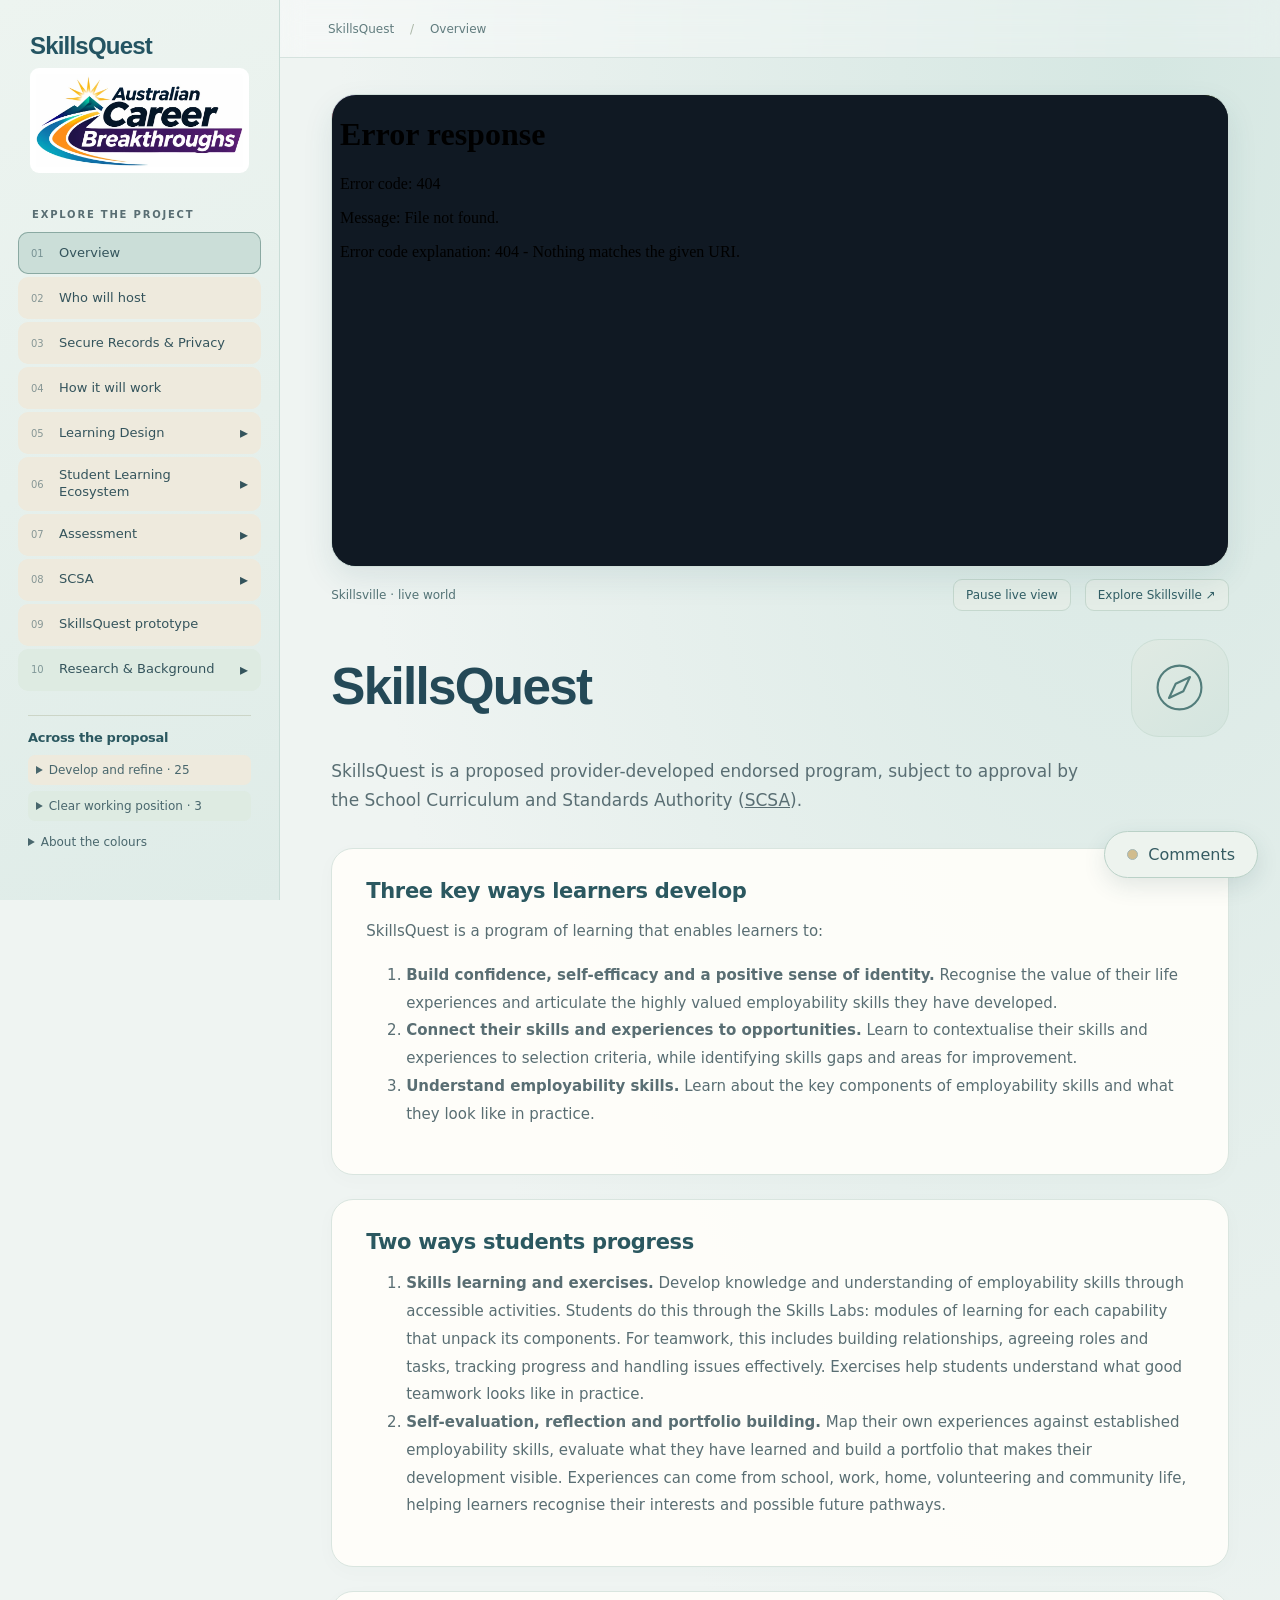
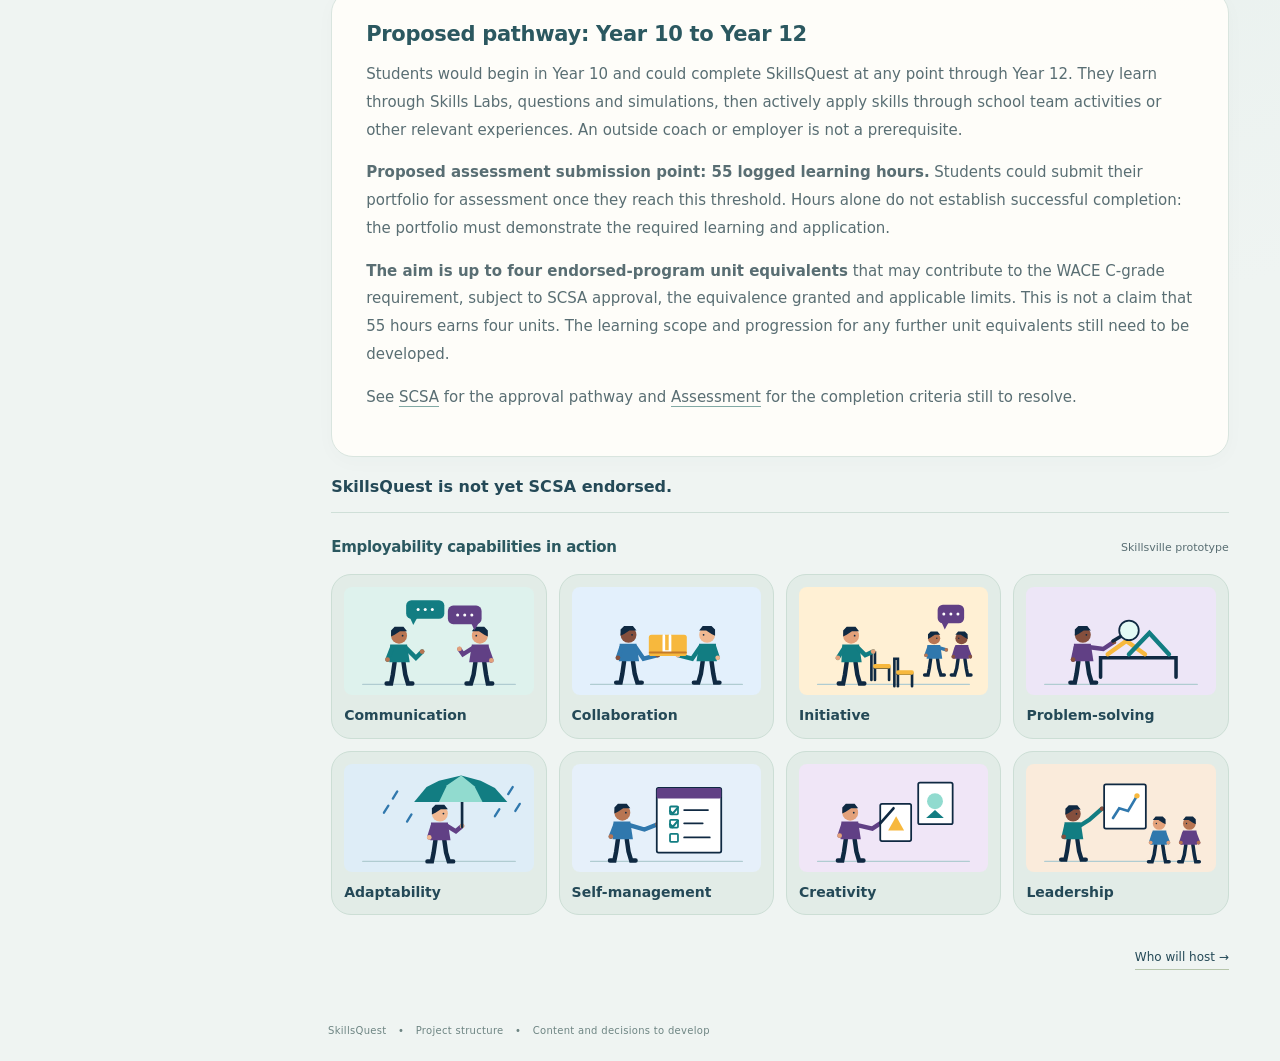
==== commit 51ed11ad: "Add Australian Career Breakthroughs branding and capability illustrations" ====
--- a/index.html
+++ b/index.html
@@ -3,7 +3,7 @@
 <head>
 <meta charset="utf-8"><meta name="viewport" content="width=device-width,initial-scale=1">
 <meta name="description" content="SkillsQuest — a working space for shaping a skills learning program."><title>SkillsQuest · Project hub</title>
-<link rel="stylesheet" href="styles.css?v=world-height-20261117"><script src="app.js?v=source-cleanup-20261117" defer></script>
+<link rel="stylesheet" href="styles.css?v=world-height-20261117"><script src="app.js?v=capability-scenes-20261117" defer></script>
 <style>
 .source-slide { margin: 1.5rem 0 0; break-inside: avoid; }
 .source-slide + .source-slide { padding-top: 1rem; border-top: 1px solid #dce2d5; }
@@ -23,11 +23,11 @@
 .capability-table .capability-group th { background: #dce8de; }
 </style>
 <link rel="stylesheet" href="comments.css?v=20261116-1"><script src="comments.js?v=compact-20261117" defer></script>
-<link rel="stylesheet" href="design.css?v=20261117-self-efficacy"><script src="heading-visuals.js?v=20261117-current-3d" defer></script><script src="skillsville-showcase.js?v=20261117-1" defer></script></head>
+<link rel="stylesheet" href="design.css?v=capability-scenes-20261117"><script src="heading-visuals.js?v=20261117-current-3d" defer></script><script src="skillsville-showcase.js?v=playable-overview-20261117" defer></script></head>
 <body>
 <a class="skip" href="#content">Skip to content</a>
 <aside class="sidebar" aria-label="Project navigation">
-<a class="brand" href="#overview"><span class="brand-icon" aria-hidden="true">S<span>Q</span></span><span>SkillsQuest<small>A WORLD OF POSSIBILITY</small></span></a>
+<a class="brand brand-with-logo" href="#overview"><span>SkillsQuest</span><img src="assets/australian-career-breakthroughs.webp" alt="Australian Career Breakthroughs" width="780" height="351"></a>
 <div class="nav-heading"><span>Explore the project</span><button id="menu-toggle" aria-expanded="false" aria-controls="navigation">Sections <span aria-hidden="true">☰</span></button></div>
 <nav id="navigation" aria-label="Sections"></nav>
 
--- a/design.css
+++ b/design.css
@@ -11,3 +11,10 @@
 
 /* Evidence-based efficacy story: real text, decorative icons, responsive sequence. */
 .efficacy-cornerstone{background:linear-gradient(120deg,#e7efe8,#f5f0df)!important}.efficacy-cornerstone h2{max-width:720px;font-size:clamp(24px,3vw,35px);line-height:1.25}.efficacy-cornerstone .eyebrow,.efficacy-step{font-size:12px;font-weight:700;letter-spacing:.06em;color:#3b6966}.efficacy-path{display:grid;grid-template-columns:repeat(4,minmax(0,1fr));gap:14px;list-style:none;padding:0!important;margin:24px 0!important}.efficacy-path li{margin:0!important;padding:18px;background:#edf3ef;border:1px solid #ccded3;border-radius:18px}.efficacy-path img{width:58px;height:58px;display:block;margin-bottom:14px}.efficacy-path h3,.efficacy-example h3{font-size:19px;line-height:1.3;margin:10px 0}.efficacy-path p{font-size:14px;line-height:1.55;margin:0}.efficacy-return{padding:14px;text-align:center;border:1px dashed #a7c6b9;border-radius:12px;color:#365f5d}.efficacy-context{padding:16px;background:#f4efdf;border-radius:12px}.efficacy-example{display:grid;grid-template-columns:1fr 1fr;gap:20px}.efficacy-example>div{padding:20px;background:#edf3ef;border-radius:16px}.efficacy-example>div:first-child{background:#f4f0e5}@media(max-width:1000px){.efficacy-path{grid-template-columns:repeat(2,minmax(0,1fr))}}@media(max-width:550px){.efficacy-path,.efficacy-example{grid-template-columns:1fr}.efficacy-path li{padding:18px}.efficacy-path img{float:right;margin:0 0 12px 12px;width:48px;height:48px}}
+
+.brand.brand-with-logo{align-items:flex-start;flex-direction:column;gap:8px}
+.brand-with-logo img{width:min(100%,220px);height:auto;display:block;background:#fff;border-radius:9px;padding:6px;box-sizing:border-box}
+.skills-gallery .skill-tile{min-height:0;padding:12px;gap:10px}
+.skills-gallery .skill-tile img{display:block;width:100%;height:auto;aspect-ratio:214/122;object-fit:contain}
+.skills-gallery .skill-tile span{font-weight:700}
+.skills-gallery div.skill-tile:hover{transform:none}
